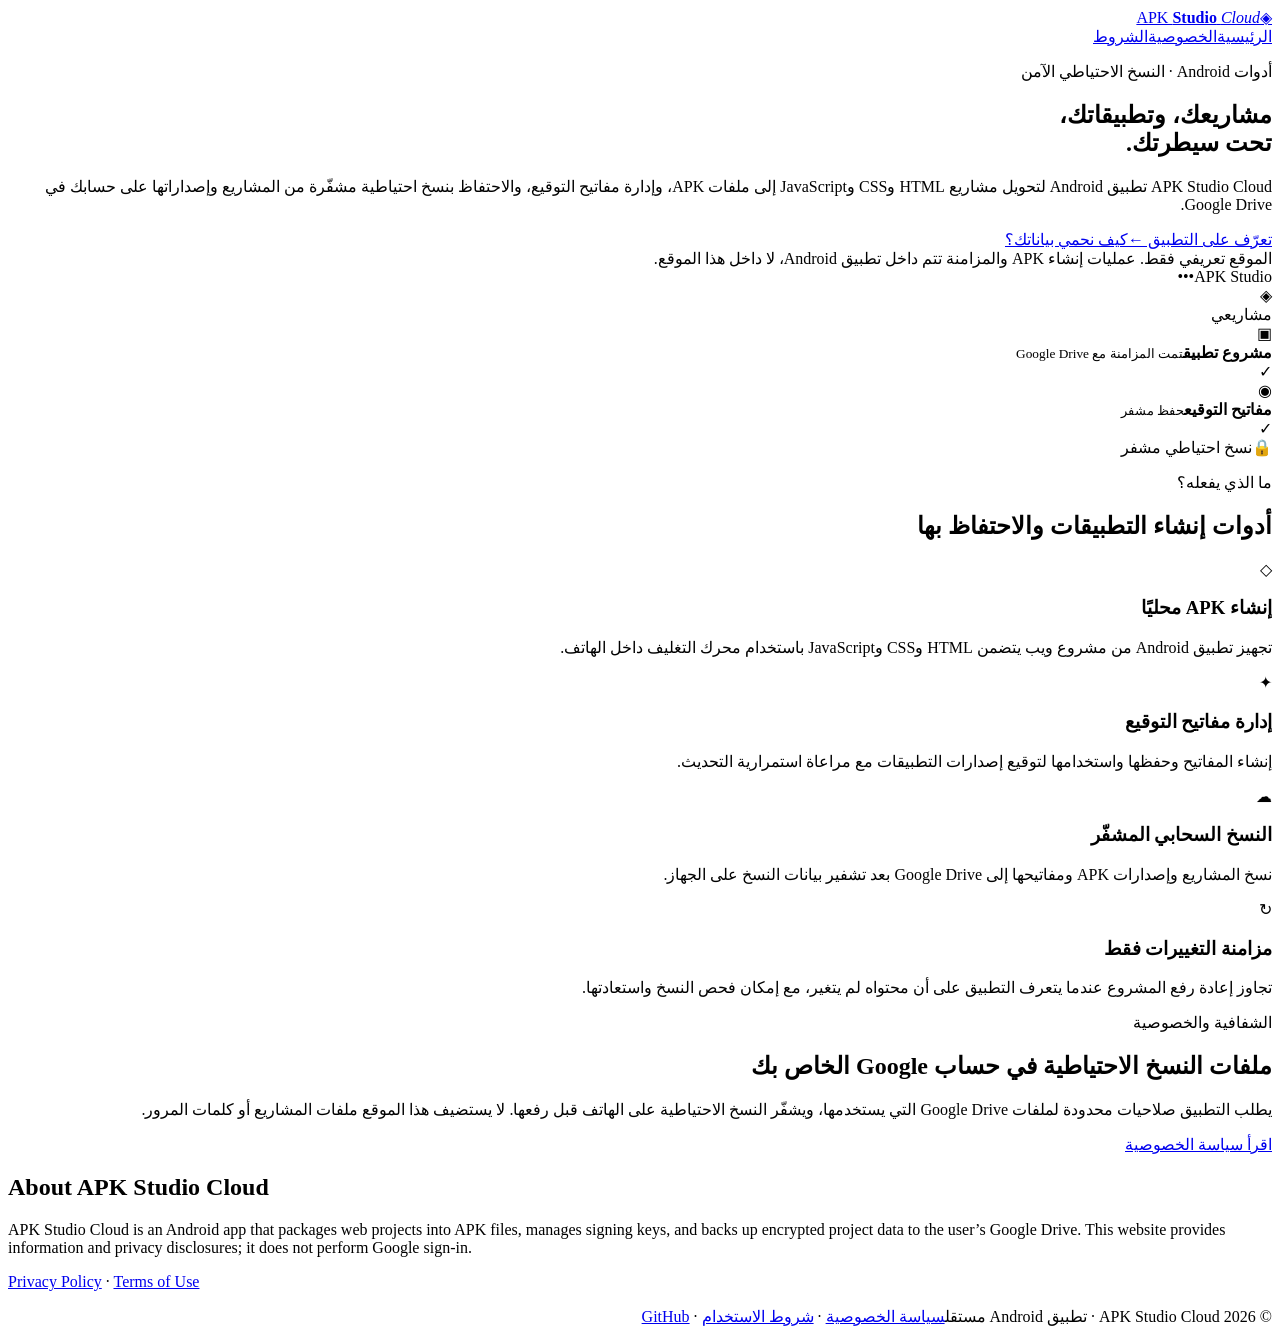
==== index.html @ c74fd5fb "Publish APK Studio Cloud public index.html" ====
<!doctype html>
<html lang="ar" dir="rtl">
<head>
  <meta charset="utf-8">
  <meta name="viewport" content="width=device-width, initial-scale=1">
  <meta name="color-scheme" content="light dark">
  <meta name="theme-color" content="#111d39">
  <meta name="description" content="تعرف على APK Studio Cloud: إنشاء ملفات APK من مشاريع الويب، ومفاتيح التوقيع، والنسخ الاحتياطي المشفر في Google Drive.">
  <link rel="canonical" href="https://sjadmsave.github.io/">
  <link rel="icon" type="image/svg+xml" href="favicon.svg">
  <link rel="stylesheet" href="style.css">
  <title>الرئيسية | APK Studio Cloud</title>
</head>
<body>
<header class="header"><div class="shell nav"><a class="brand" href="./" aria-label="APK Studio Cloud الرئيسية"><span class="brand-mark" aria-hidden="true">◈</span><span>APK <strong>Studio</strong> <em>Cloud</em></span></a><nav aria-label="التنقل الرئيسي"><a href="./">الرئيسية</a><a href="privacy.html">الخصوصية</a><a href="terms.html">الشروط</a></nav></div></header>
<main id="content"><section class="hero"><div class="shell hero-grid"><div>
<p class="eyebrow">أدوات Android · النسخ الاحتياطي الآمن</p>
<h1>مشاريعك، وتطبيقاتك،<br><span>تحت سيطرتك.</span></h1>
<p class="lead">APK Studio Cloud تطبيق Android لتحويل مشاريع HTML وCSS وJavaScript إلى ملفات APK، وإدارة مفاتيح التوقيع، والاحتفاظ بنسخ احتياطية مشفّرة من المشاريع وإصداراتها على حسابك في Google Drive.</p>
<div class="cta"><a class="button main" href="#features">تعرّف على التطبيق <span aria-hidden="true">←</span></a><a class="button outline" href="privacy.html">كيف نحمي بياناتك؟</a></div>
<div class="note">الموقع تعريفي فقط. عمليات إنشاء APK والمزامنة تتم داخل تطبيق Android، لا داخل هذا الموقع.</div>
</div><div class="hero-visual" aria-hidden="true"><div class="mockphone"><div class="mocktop"><span class="circle"></span><span>APK Studio</span><span>•••</span></div><div class="mock-inner"><div class="mock-icon">◈</div><div class="mock-title">مشاريعي</div><div class="mock-item"><span>▣</span><div><b>مشروع تطبيق</b><small>تمت المزامنة مع Google Drive</small></div><span class="ok">✓</span></div><div class="mock-item"><span>◉</span><div><b>مفاتيح التوقيع</b><small>حفظ مشفر</small></div><span class="ok">✓</span></div><div class="mock-strip"><span>🔒</span><span>نسخ احتياطي مشفر</span></div></div></div></div></div></section>
<section class="section shell" id="features"><div class="section-heading"><p class="eyebrow">ما الذي يفعله؟</p><h2>أدوات إنشاء التطبيقات والاحتفاظ بها</h2></div><div class="features">
<article class="feature"><div class="feature-icon">◇</div><h3>إنشاء APK محليًا</h3><p>تجهيز تطبيق Android من مشروع ويب يتضمن HTML وCSS وJavaScript باستخدام محرك التغليف داخل الهاتف.</p></article>
<article class="feature"><div class="feature-icon">✦</div><h3>إدارة مفاتيح التوقيع</h3><p>إنشاء المفاتيح وحفظها واستخدامها لتوقيع إصدارات التطبيقات مع مراعاة استمرارية التحديث.</p></article>
<article class="feature"><div class="feature-icon">☁</div><h3>النسخ السحابي المشفّر</h3><p>نسخ المشاريع وإصدارات APK ومفاتيحها إلى Google Drive بعد تشفير بيانات النسخ على الجهاز.</p></article>
<article class="feature"><div class="feature-icon">↻</div><h3>مزامنة التغييرات فقط</h3><p>تجاوز إعادة رفع المشروع عندما يتعرف التطبيق على أن محتواه لم يتغير، مع إمكان فحص النسخ واستعادتها.</p></article>
</div></section>
<section class="section shell privacy-banner"><div><p class="eyebrow">الشفافية والخصوصية</p><h2>ملفات النسخ الاحتياطية في حساب Google الخاص بك</h2><p>يطلب التطبيق صلاحيات محدودة لملفات Google Drive التي يستخدمها، ويشفّر النسخ الاحتياطية على الهاتف قبل رفعها. لا يستضيف هذا الموقع ملفات المشاريع أو كلمات المرور.</p></div><a class="button main" href="privacy.html">اقرأ سياسة الخصوصية</a></section>
<section class="section shell english-summary" lang="en" dir="ltr"><h2>About APK Studio Cloud</h2><p>APK Studio Cloud is an Android app that packages web projects into APK files, manages signing keys, and backs up encrypted project data to the user’s Google Drive. This website provides information and privacy disclosures; it does not perform Google sign-in.</p><p><a href="privacy.html">Privacy Policy</a> · <a href="terms.html">Terms of Use</a></p></section></main>
<footer class="footer"><div class="shell footer-inner"><span>© 2026 APK Studio Cloud · تطبيق Android مستقل</span><span><a href="privacy.html">سياسة الخصوصية</a> · <a href="terms.html">شروط الاستخدام</a> · <a href="https://github.com/sjadmsave" rel="noopener noreferrer">GitHub</a></span></div></footer>
</body></html>
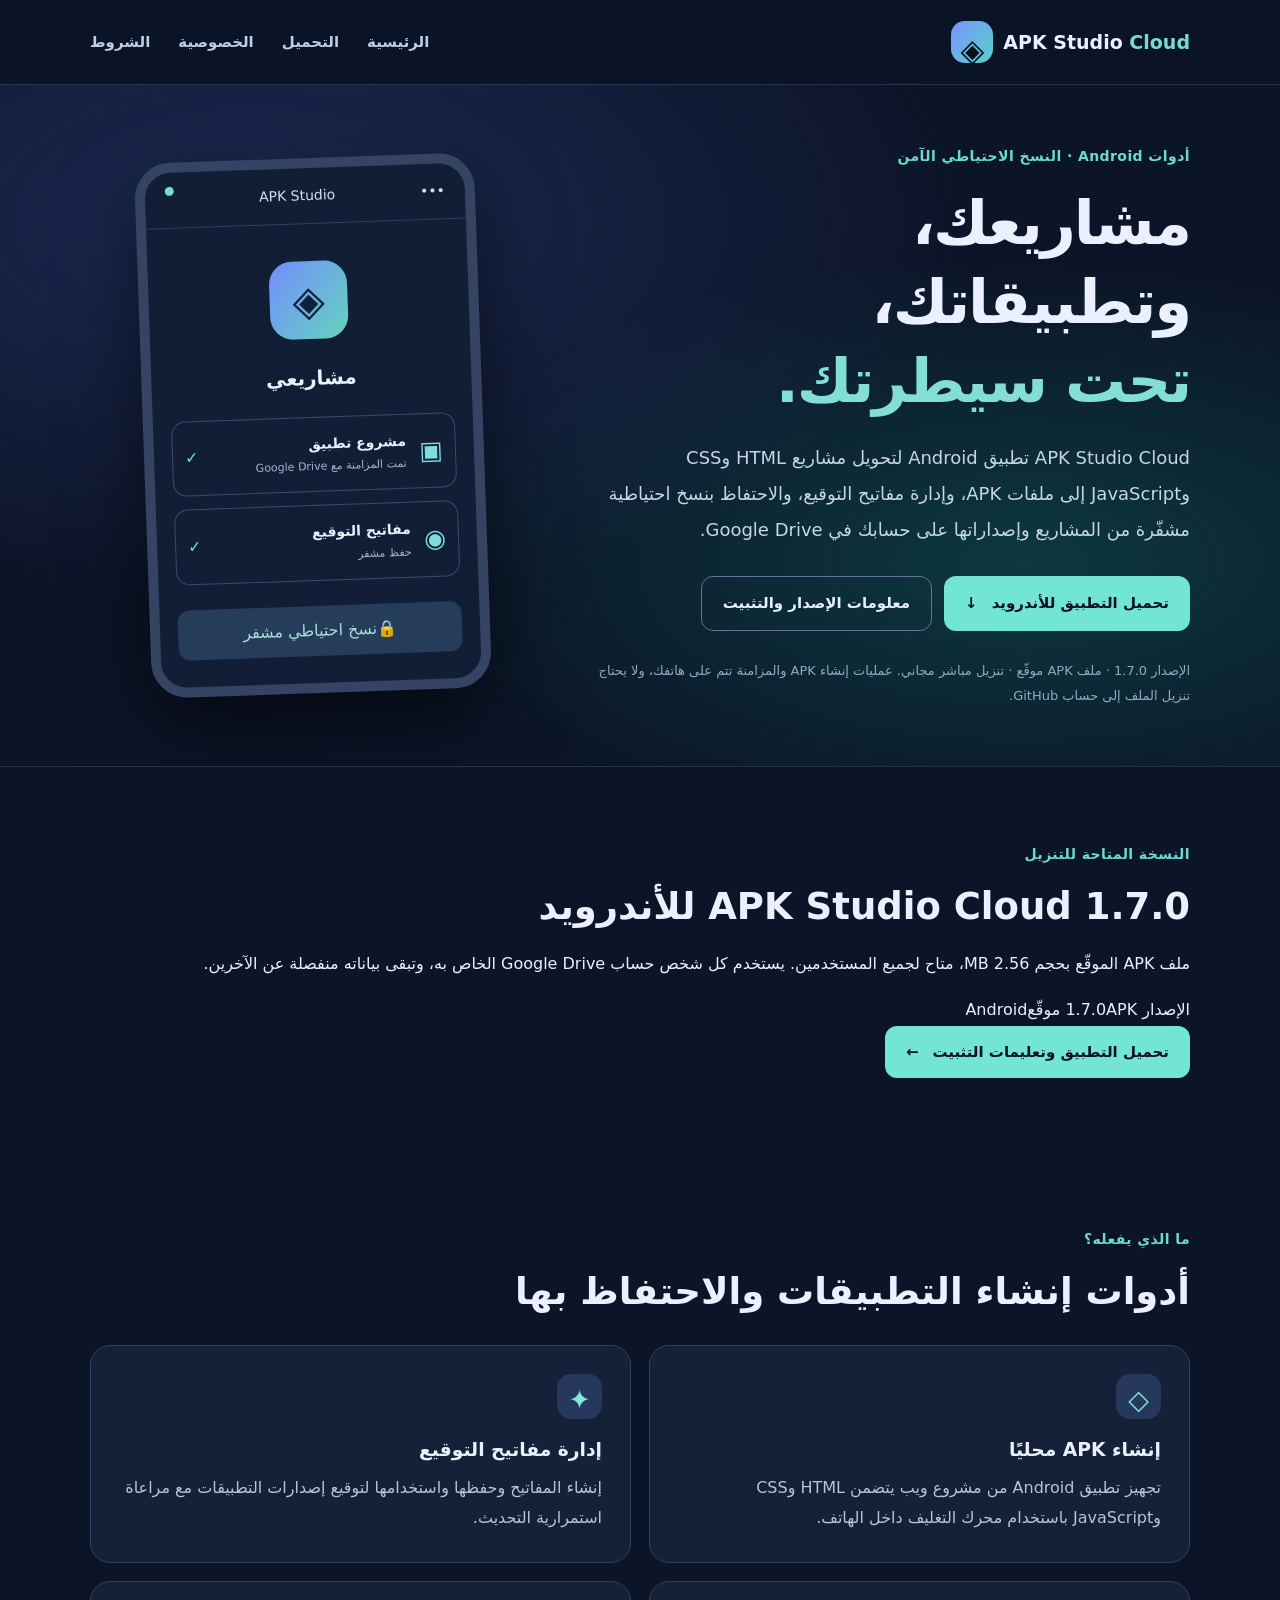
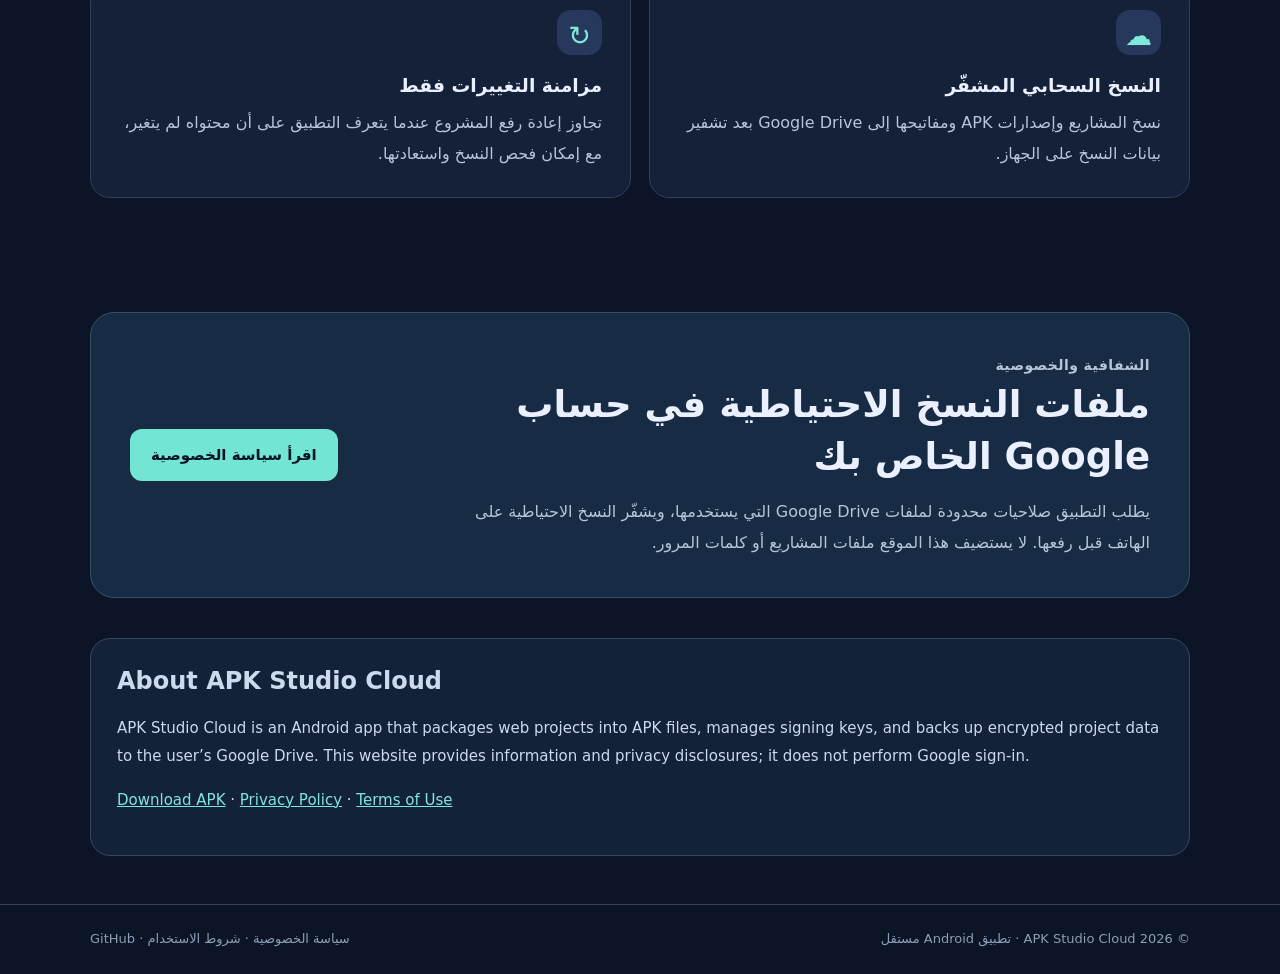
==== commit 617119e9: "Show verified public APK download button prominently on APK Studio Cloud homepage" ====
--- a/index.html
+++ b/index.html
@@ -12,14 +12,15 @@
   <title>الرئيسية | APK Studio Cloud</title>
 </head>
 <body>
-<header class="header"><div class="shell nav"><a class="brand" href="./" aria-label="APK Studio Cloud الرئيسية"><span class="brand-mark" aria-hidden="true">◈</span><span>APK <strong>Studio</strong> <em>Cloud</em></span></a><nav aria-label="التنقل الرئيسي"><a href="./">الرئيسية</a><a href="privacy.html">الخصوصية</a><a href="terms.html">الشروط</a></nav></div></header>
+<header class="header"><div class="shell nav"><a class="brand" href="./" aria-label="APK Studio Cloud الرئيسية"><span class="brand-mark" aria-hidden="true">◈</span><span>APK <strong>Studio</strong> <em>Cloud</em></span></a><nav aria-label="التنقل الرئيسي"><a href="./">الرئيسية</a><a href="download.html">التحميل</a><a href="privacy.html">الخصوصية</a><a href="terms.html">الشروط</a></nav></div></header>
 <main id="content"><section class="hero"><div class="shell hero-grid"><div>
 <p class="eyebrow">أدوات Android · النسخ الاحتياطي الآمن</p>
 <h1>مشاريعك، وتطبيقاتك،<br><span>تحت سيطرتك.</span></h1>
 <p class="lead">APK Studio Cloud تطبيق Android لتحويل مشاريع HTML وCSS وJavaScript إلى ملفات APK، وإدارة مفاتيح التوقيع، والاحتفاظ بنسخ احتياطية مشفّرة من المشاريع وإصداراتها على حسابك في Google Drive.</p>
-<div class="cta"><a class="button main" href="#features">تعرّف على التطبيق <span aria-hidden="true">←</span></a><a class="button outline" href="privacy.html">كيف نحمي بياناتك؟</a></div>
-<div class="note">الموقع تعريفي فقط. عمليات إنشاء APK والمزامنة تتم داخل تطبيق Android، لا داخل هذا الموقع.</div>
+<div class="cta"><a class="button main" href="downloads/APK-Studio-Cloud-1.7.0-Release-signed.apk" download="APK-Studio-Cloud-1.7.0-Release-signed.apk">تحميل التطبيق للأندرويد <span aria-hidden="true">↓</span></a><a class="button outline" href="download.html">معلومات الإصدار والتثبيت</a></div>
+<div class="note">الإصدار 1.7.0 · ملف APK موقّع · تنزيل مباشر مجاني. عمليات إنشاء APK والمزامنة تتم على هاتفك، ولا يحتاج تنزيل الملف إلى حساب GitHub.</div>
 </div><div class="hero-visual" aria-hidden="true"><div class="mockphone"><div class="mocktop"><span class="circle"></span><span>APK Studio</span><span>•••</span></div><div class="mock-inner"><div class="mock-icon">◈</div><div class="mock-title">مشاريعي</div><div class="mock-item"><span>▣</span><div><b>مشروع تطبيق</b><small>تمت المزامنة مع Google Drive</small></div><span class="ok">✓</span></div><div class="mock-item"><span>◉</span><div><b>مفاتيح التوقيع</b><small>حفظ مشفر</small></div><span class="ok">✓</span></div><div class="mock-strip"><span>🔒</span><span>نسخ احتياطي مشفر</span></div></div></div></div></div></section>
+<section class="section shell download-highlight" id="download"><div><p class="eyebrow">النسخة المتاحة للتنزيل</p><h2>APK Studio Cloud 1.7.0 للأندرويد</h2><p>ملف APK الموقّع بحجم 2.56 MB، متاح لجميع المستخدمين. يستخدم كل شخص حساب Google Drive الخاص به، وتبقى بياناته منفصلة عن الآخرين.</p><div class="release-meta"><span>الإصدار 1.7.0</span><span>APK موقّع</span><span>Android</span></div><a class="button main" href="download.html">تحميل التطبيق وتعليمات التثبيت <span aria-hidden="true">←</span></a></div></section>
 <section class="section shell" id="features"><div class="section-heading"><p class="eyebrow">ما الذي يفعله؟</p><h2>أدوات إنشاء التطبيقات والاحتفاظ بها</h2></div><div class="features">
 <article class="feature"><div class="feature-icon">◇</div><h3>إنشاء APK محليًا</h3><p>تجهيز تطبيق Android من مشروع ويب يتضمن HTML وCSS وJavaScript باستخدام محرك التغليف داخل الهاتف.</p></article>
 <article class="feature"><div class="feature-icon">✦</div><h3>إدارة مفاتيح التوقيع</h3><p>إنشاء المفاتيح وحفظها واستخدامها لتوقيع إصدارات التطبيقات مع مراعاة استمرارية التحديث.</p></article>
@@ -27,6 +28,6 @@
 <article class="feature"><div class="feature-icon">↻</div><h3>مزامنة التغييرات فقط</h3><p>تجاوز إعادة رفع المشروع عندما يتعرف التطبيق على أن محتواه لم يتغير، مع إمكان فحص النسخ واستعادتها.</p></article>
 </div></section>
 <section class="section shell privacy-banner"><div><p class="eyebrow">الشفافية والخصوصية</p><h2>ملفات النسخ الاحتياطية في حساب Google الخاص بك</h2><p>يطلب التطبيق صلاحيات محدودة لملفات Google Drive التي يستخدمها، ويشفّر النسخ الاحتياطية على الهاتف قبل رفعها. لا يستضيف هذا الموقع ملفات المشاريع أو كلمات المرور.</p></div><a class="button main" href="privacy.html">اقرأ سياسة الخصوصية</a></section>
-<section class="section shell english-summary" lang="en" dir="ltr"><h2>About APK Studio Cloud</h2><p>APK Studio Cloud is an Android app that packages web projects into APK files, manages signing keys, and backs up encrypted project data to the user’s Google Drive. This website provides information and privacy disclosures; it does not perform Google sign-in.</p><p><a href="privacy.html">Privacy Policy</a> · <a href="terms.html">Terms of Use</a></p></section></main>
+<section class="section shell english-summary" lang="en" dir="ltr"><h2>About APK Studio Cloud</h2><p>APK Studio Cloud is an Android app that packages web projects into APK files, manages signing keys, and backs up encrypted project data to the user’s Google Drive. This website provides information and privacy disclosures; it does not perform Google sign-in.</p><p><a href="download.html">Download APK</a> · <a href="privacy.html">Privacy Policy</a> · <a href="terms.html">Terms of Use</a></p></section></main>
 <footer class="footer"><div class="shell footer-inner"><span>© 2026 APK Studio Cloud · تطبيق Android مستقل</span><span><a href="privacy.html">سياسة الخصوصية</a> · <a href="terms.html">شروط الاستخدام</a> · <a href="https://github.com/sjadmsave" rel="noopener noreferrer">GitHub</a></span></div></footer>
 </body></html>
--- a/style.css
+++ b/style.css
@@ -0,0 +1 @@
+*{box-sizing:border-box}html{scroll-behavior:smooth}body{margin:0;background:#0c1427;color:#eaf0ff;font:16px/1.9 system-ui,-apple-system,"Segoe UI",Tahoma,Arial,sans-serif}a{color:inherit}a:focus-visible,button:focus-visible{outline:3px solid #52ddd0;outline-offset:4px}.shell{width:min(1100px,calc(100% - 40px));margin-inline:auto}.header{border-bottom:1px solid #273650;background:#0c1427e8;position:sticky;top:0;z-index:5;backdrop-filter:blur(12px)}.nav{display:flex;justify-content:space-between;gap:14px;align-items:center;min-height:84px}.brand{display:flex;align-items:center;gap:10px;text-decoration:none;font-size:19px;font-weight:700;direction:ltr}.brand strong{color:#eaf0ff}.brand em{color:#76dccc;font-style:normal}.brand-mark{display:grid;place-items:center;background:linear-gradient(130deg,#7b92ff,#54d4c9);color:#08111d;border-radius:14px;width:42px;height:42px;font-size:31px}.nav nav{display:flex;gap:28px}.nav nav a{text-decoration:none;color:#bdcce7;font-size:15px;font-weight:650}.nav nav a:hover,.footer a:hover{color:#65e7d2}.hero{overflow:hidden;background:radial-gradient(ellipse at 20% 20%,#293a7594,transparent 50%),radial-gradient(ellipse at 80% 70%,#0c635b75,transparent 45%),#0c1427;border-bottom:1px solid #26324b}.hero-grid{display:grid;grid-template-columns:1.15fr .85fr;min-height:560px;align-items:center;gap:50px;padding-block:58px}.eyebrow{margin:0 0 13px;color:#6adbd0;font-size:14px;font-weight:750;letter-spacing:.03em}.hero h1{margin:0 0 20px;line-height:1.3;font-size:clamp(36px,5.5vw,61px);letter-spacing:-.035em}.hero h1 span{color:#83ded6}.lead{font-size:18px;color:#c8d5e9;line-height:2;max-width:730px}.cta{display:flex;flex-wrap:wrap;gap:12px;margin-block:28px}.button{display:inline-flex;gap:14px;align-items:center;justify-content:center;border-radius:12px;padding:12px 21px;text-decoration:none;font-size:15px;font-weight:800;min-height:47px;transition:transform .2s}.button:hover{transform:translateY(-2px)}.button.main{color:#071323;background:#73e5d4}.button.outline{color:#e8edff;border:1px solid #647397}.note,.meta{color:#94a8c5;font-size:13px}.hero-visual{display:grid;place-items:center}.mockphone{width:min(340px,100%);border:10px solid #354462;border-radius:36px;min-height:440px;background:#121e36;box-shadow:0 30px 80px #0008;transform:rotate(-2deg)}.mocktop{display:flex;justify-content:space-between;padding:14px 20px;border-bottom:1px solid #2e4062;color:#d3ddf8;font-size:14px;direction:ltr}.circle{height:9px;width:9px;border-radius:50%;background:#71dfcd}.mock-inner{padding:27px 18px}.mock-icon{display:grid;place-items:center;font-size:42px;margin:10px auto 20px;border-radius:23px;background:linear-gradient(130deg,#748dff,#63d4bd);color:#11203b;width:78px;height:78px}.mock-title{text-align:center;font-weight:800;font-size:20px;margin-bottom:20px}.mock-item{display:flex;gap:13px;align-items:center;border:1px solid #354c71;padding:13px 12px;border-radius:14px;margin-bottom:13px}.mock-item>span:first-child{color:#80ddde;font-size:25px}.mock-item div{flex:1}.mock-item b,.mock-item small{display:block}.mock-item b{font-size:14px}.mock-item small{font-size:11px;color:#a5b7d2}.ok{color:#73dfcc;font-weight:bold}.mock-strip{margin-top:25px;background:#253c5a;padding:10px;border-radius:12px;text-align:center;color:#a9dfd9}.section{padding-block:74px}.section h2{font-size:clamp(25px,3vw,37px);line-height:1.4;margin:0 0 15px}.features{display:grid;grid-template-columns:repeat(2,minmax(0,1fr));gap:18px;margin-top:28px}.feature{border:1px solid #31405d;border-radius:20px;padding:28px;background:#152039}.feature-icon{width:45px;height:45px;border-radius:14px;background:#26385c;color:#81e9d9;display:grid;place-items:center;font-size:27px}.feature h3{margin:13px 0 5px}.feature p,.privacy-banner p{color:#b7c5da;margin:0}.privacy-banner{background:#182b44;border:1px solid #345069;border-radius:24px;display:flex;align-items:center;justify-content:space-between;gap:35px;padding:39px;margin-block:40px}.privacy-banner>div{max-width:680px}.privacy-banner .button{flex-shrink:0}.english-summary{border:1px solid #344864;background:#132139;border-radius:20px;padding:26px;margin-bottom:48px;color:#ccdaed;font-size:15px}.english-summary h2{font-size:24px}.english-summary a{color:#7ee7dc}.footer{border-top:1px solid #344158;color:#8c9fb9;padding:22px 0}.footer-inner{display:flex;justify-content:space-between;gap:18px;flex-wrap:wrap;font-size:13px}.footer a{text-decoration:none}.subhero{padding-top:62px;padding-bottom:27px;border-bottom:1px solid #263750}.subhero h1{font-size:clamp(34px,5vw,54px);line-height:1.2;margin:8px 0 15px}.subhero .lead{margin-bottom:10px}.policy{padding-block:35px 80px;max-width:940px}.policy h2{font-size:23px;color:#9ce8df;margin:40px 0 8px}.policy p,.policy li{color:#c6d3e7}.policy ul{padding-right:26px}.policy code{display:inline-block;max-width:100%;overflow-wrap:anywhere;color:#91f0e0;background:#213451;padding:2px 5px;border-radius:5px;font-size:13px}.policy a{color:#95eee0}.policy .english-summary{margin-top:45px}@media(max-width:760px){.shell{width:min(100% - 28px,1100px)}.nav{min-height:70px;flex-wrap:wrap;justify-content:center;padding-block:10px}.brand{font-size:18px}.nav nav{gap:20px}.nav nav a{font-size:13px}.hero-grid{grid-template-columns:1fr;padding-block:47px;gap:30px}.hero-visual{padding-bottom:25px}.mockphone{transform:none;max-width:300px;min-height:390px}.features{grid-template-columns:1fr}.section{padding-block:48px}.privacy-banner{flex-direction:column;align-items:flex-start;padding:25px;margin-block:25px}.subhero{padding-top:36px}.policy{padding-top:16px}.policy h2{font-size:21px}}@media(prefers-reduced-motion:reduce){html{scroll-behavior:auto}.button{transition:none}}
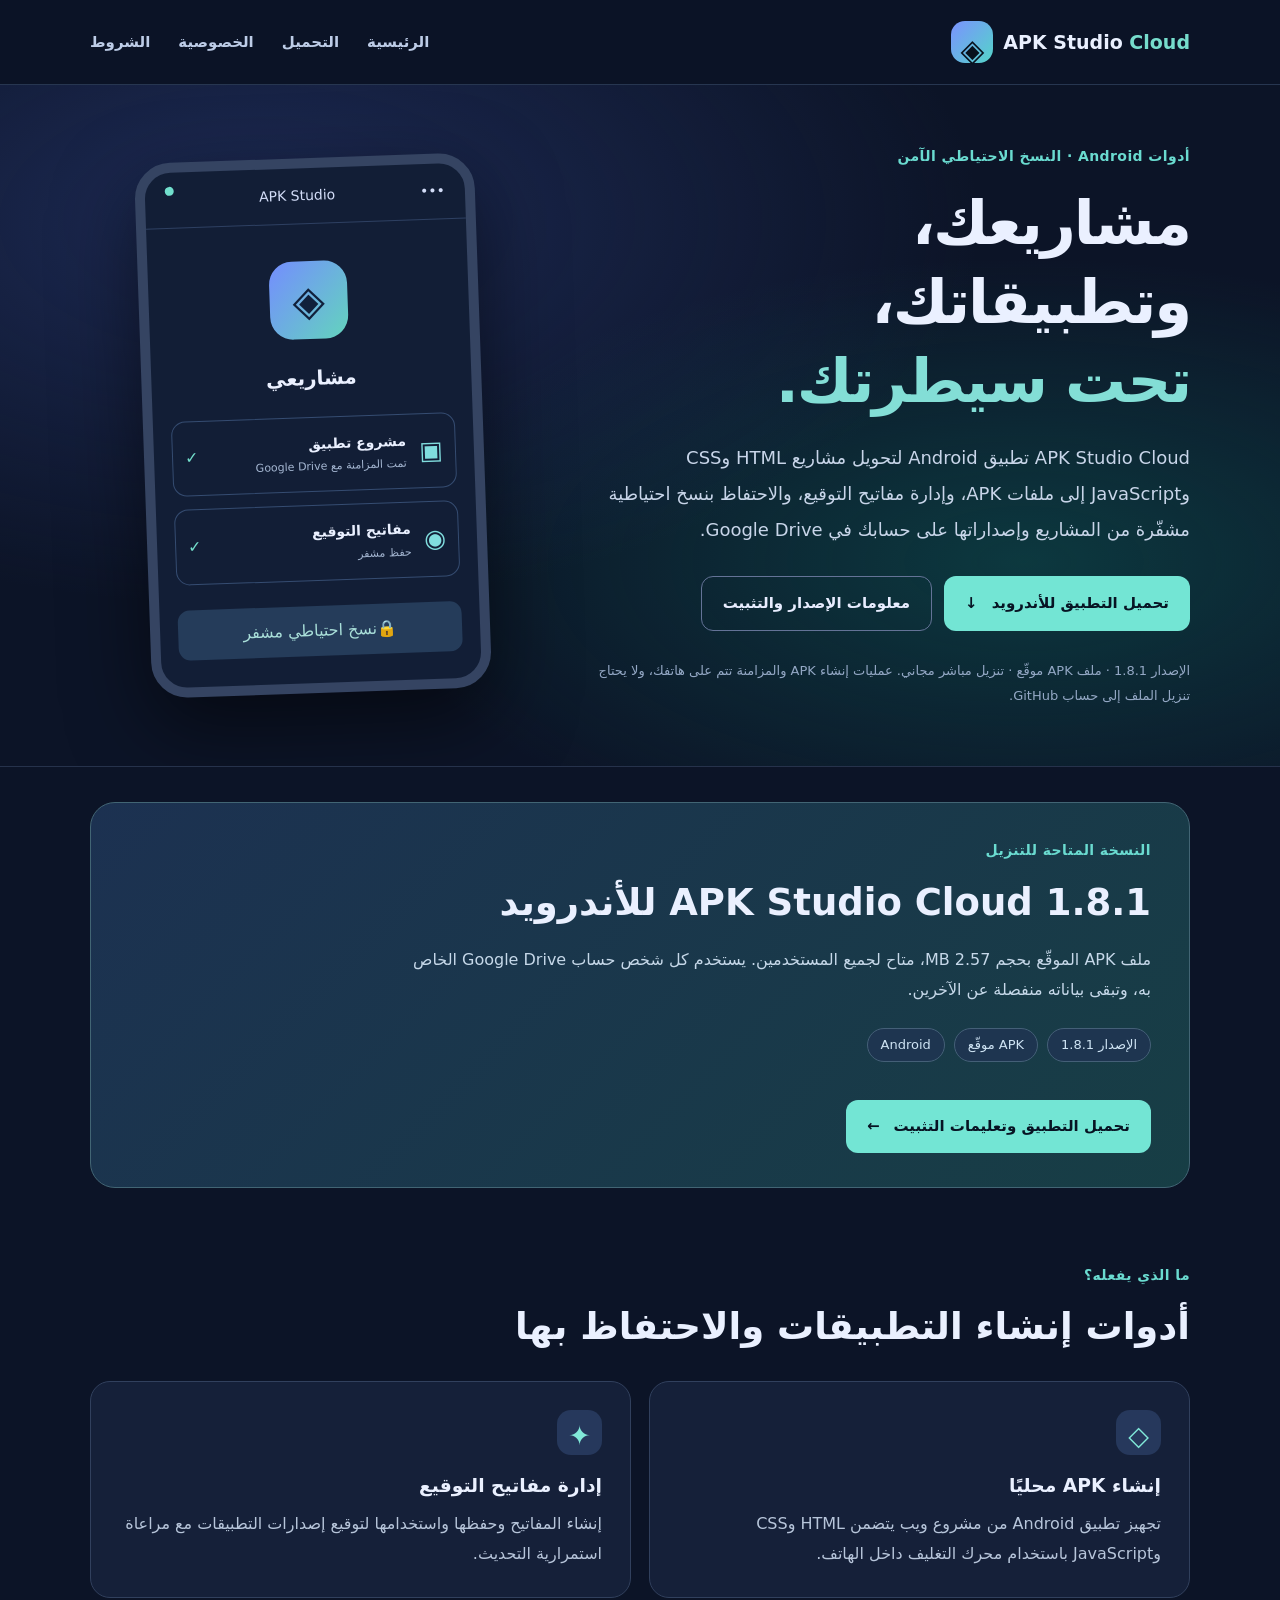
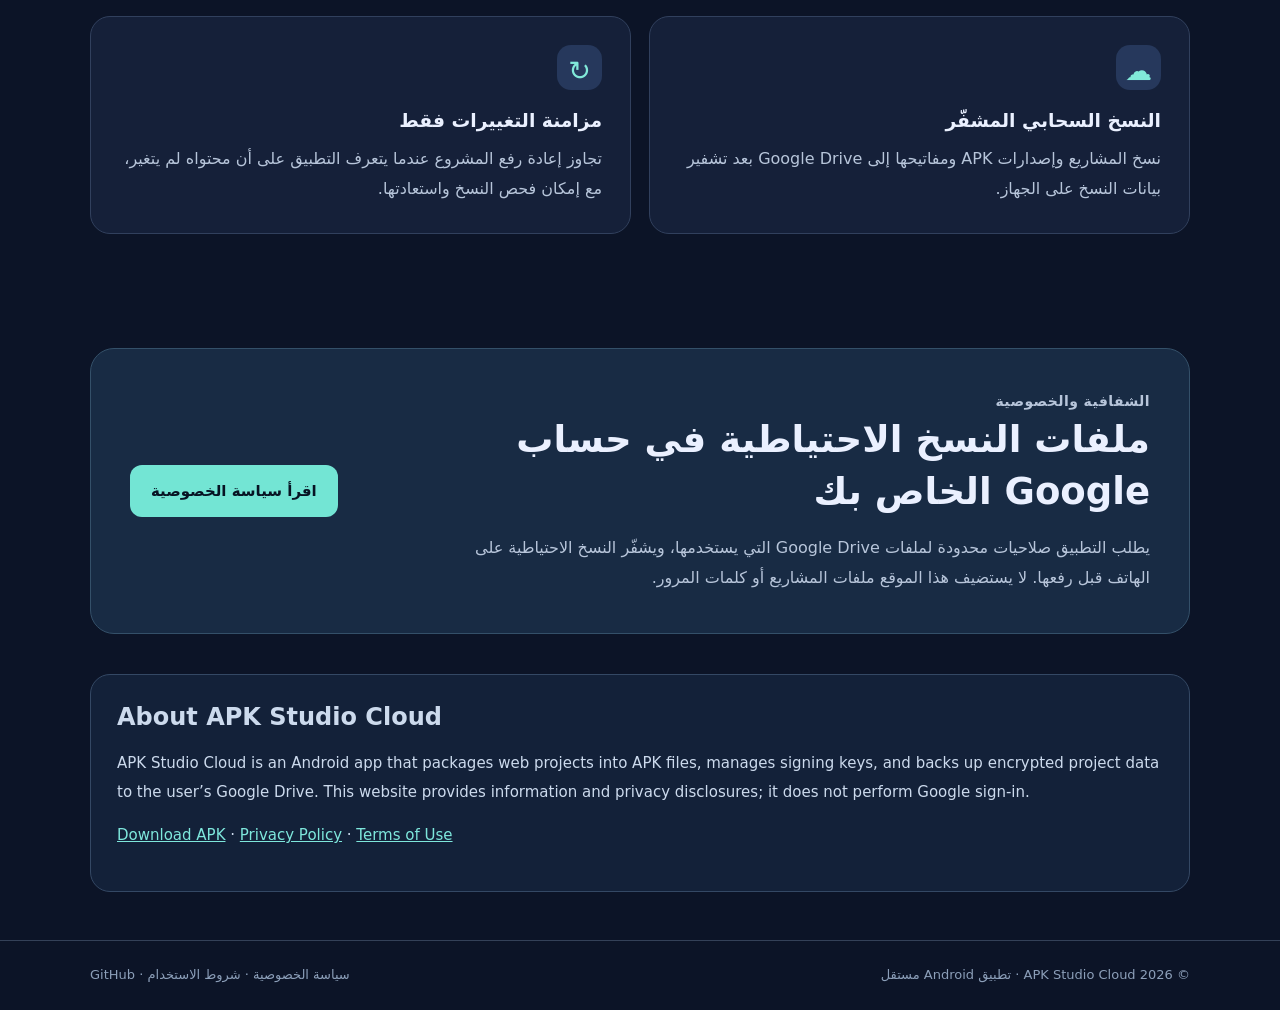
==== commit 747764ec: "Show stable 1.8.1 on APK Studio Cloud home page" ====
--- a/index.html
+++ b/index.html
@@ -17,10 +17,10 @@
 <p class="eyebrow">أدوات Android · النسخ الاحتياطي الآمن</p>
 <h1>مشاريعك، وتطبيقاتك،<br><span>تحت سيطرتك.</span></h1>
 <p class="lead">APK Studio Cloud تطبيق Android لتحويل مشاريع HTML وCSS وJavaScript إلى ملفات APK، وإدارة مفاتيح التوقيع، والاحتفاظ بنسخ احتياطية مشفّرة من المشاريع وإصداراتها على حسابك في Google Drive.</p>
-<div class="cta"><a class="button main" href="downloads/APK-Studio-Cloud-1.7.0-Release-signed.apk" download="APK-Studio-Cloud-1.7.0-Release-signed.apk">تحميل التطبيق للأندرويد <span aria-hidden="true">↓</span></a><a class="button outline" href="download.html">معلومات الإصدار والتثبيت</a></div>
-<div class="note">الإصدار 1.7.0 · ملف APK موقّع · تنزيل مباشر مجاني. عمليات إنشاء APK والمزامنة تتم على هاتفك، ولا يحتاج تنزيل الملف إلى حساب GitHub.</div>
+<div class="cta"><a class="button main" href="downloads/APK-Studio-Cloud-1.8.1-Stable-signed.apk" download="APK-Studio-Cloud-1.8.1-Stable-signed.apk">تحميل التطبيق للأندرويد <span aria-hidden="true">↓</span></a><a class="button outline" href="download.html">معلومات الإصدار والتثبيت</a></div>
+<div class="note">الإصدار 1.8.1 · ملف APK موقّع · تنزيل مباشر مجاني. عمليات إنشاء APK والمزامنة تتم على هاتفك، ولا يحتاج تنزيل الملف إلى حساب GitHub.</div>
 </div><div class="hero-visual" aria-hidden="true"><div class="mockphone"><div class="mocktop"><span class="circle"></span><span>APK Studio</span><span>•••</span></div><div class="mock-inner"><div class="mock-icon">◈</div><div class="mock-title">مشاريعي</div><div class="mock-item"><span>▣</span><div><b>مشروع تطبيق</b><small>تمت المزامنة مع Google Drive</small></div><span class="ok">✓</span></div><div class="mock-item"><span>◉</span><div><b>مفاتيح التوقيع</b><small>حفظ مشفر</small></div><span class="ok">✓</span></div><div class="mock-strip"><span>🔒</span><span>نسخ احتياطي مشفر</span></div></div></div></div></div></section>
-<section class="section shell download-highlight" id="download"><div><p class="eyebrow">النسخة المتاحة للتنزيل</p><h2>APK Studio Cloud 1.7.0 للأندرويد</h2><p>ملف APK الموقّع بحجم 2.56 MB، متاح لجميع المستخدمين. يستخدم كل شخص حساب Google Drive الخاص به، وتبقى بياناته منفصلة عن الآخرين.</p><div class="release-meta"><span>الإصدار 1.7.0</span><span>APK موقّع</span><span>Android</span></div><a class="button main" href="download.html">تحميل التطبيق وتعليمات التثبيت <span aria-hidden="true">←</span></a></div></section>
+<section class="section shell download-highlight" id="download"><div><p class="eyebrow">النسخة المتاحة للتنزيل</p><h2>APK Studio Cloud 1.8.1 للأندرويد</h2><p>ملف APK الموقّع بحجم 2.57 MB، متاح لجميع المستخدمين. يستخدم كل شخص حساب Google Drive الخاص به، وتبقى بياناته منفصلة عن الآخرين.</p><div class="release-meta"><span>الإصدار 1.8.1</span><span>APK موقّع</span><span>Android</span></div><a class="button main" href="download.html">تحميل التطبيق وتعليمات التثبيت <span aria-hidden="true">←</span></a></div></section>
 <section class="section shell" id="features"><div class="section-heading"><p class="eyebrow">ما الذي يفعله؟</p><h2>أدوات إنشاء التطبيقات والاحتفاظ بها</h2></div><div class="features">
 <article class="feature"><div class="feature-icon">◇</div><h3>إنشاء APK محليًا</h3><p>تجهيز تطبيق Android من مشروع ويب يتضمن HTML وCSS وJavaScript باستخدام محرك التغليف داخل الهاتف.</p></article>
 <article class="feature"><div class="feature-icon">✦</div><h3>إدارة مفاتيح التوقيع</h3><p>إنشاء المفاتيح وحفظها واستخدامها لتوقيع إصدارات التطبيقات مع مراعاة استمرارية التحديث.</p></article>
--- a/style.css
+++ b/style.css
@@ -1 +1,3 @@
-*{box-sizing:border-box}html{scroll-behavior:smooth}body{margin:0;background:#0c1427;color:#eaf0ff;font:16px/1.9 system-ui,-apple-system,"Segoe UI",Tahoma,Arial,sans-serif}a{color:inherit}a:focus-visible,button:focus-visible{outline:3px solid #52ddd0;outline-offset:4px}.shell{width:min(1100px,calc(100% - 40px));margin-inline:auto}.header{border-bottom:1px solid #273650;background:#0c1427e8;position:sticky;top:0;z-index:5;backdrop-filter:blur(12px)}.nav{display:flex;justify-content:space-between;gap:14px;align-items:center;min-height:84px}.brand{display:flex;align-items:center;gap:10px;text-decoration:none;font-size:19px;font-weight:700;direction:ltr}.brand strong{color:#eaf0ff}.brand em{color:#76dccc;font-style:normal}.brand-mark{display:grid;place-items:center;background:linear-gradient(130deg,#7b92ff,#54d4c9);color:#08111d;border-radius:14px;width:42px;height:42px;font-size:31px}.nav nav{display:flex;gap:28px}.nav nav a{text-decoration:none;color:#bdcce7;font-size:15px;font-weight:650}.nav nav a:hover,.footer a:hover{color:#65e7d2}.hero{overflow:hidden;background:radial-gradient(ellipse at 20% 20%,#293a7594,transparent 50%),radial-gradient(ellipse at 80% 70%,#0c635b75,transparent 45%),#0c1427;border-bottom:1px solid #26324b}.hero-grid{display:grid;grid-template-columns:1.15fr .85fr;min-height:560px;align-items:center;gap:50px;padding-block:58px}.eyebrow{margin:0 0 13px;color:#6adbd0;font-size:14px;font-weight:750;letter-spacing:.03em}.hero h1{margin:0 0 20px;line-height:1.3;font-size:clamp(36px,5.5vw,61px);letter-spacing:-.035em}.hero h1 span{color:#83ded6}.lead{font-size:18px;color:#c8d5e9;line-height:2;max-width:730px}.cta{display:flex;flex-wrap:wrap;gap:12px;margin-block:28px}.button{display:inline-flex;gap:14px;align-items:center;justify-content:center;border-radius:12px;padding:12px 21px;text-decoration:none;font-size:15px;font-weight:800;min-height:47px;transition:transform .2s}.button:hover{transform:translateY(-2px)}.button.main{color:#071323;background:#73e5d4}.button.outline{color:#e8edff;border:1px solid #647397}.note,.meta{color:#94a8c5;font-size:13px}.hero-visual{display:grid;place-items:center}.mockphone{width:min(340px,100%);border:10px solid #354462;border-radius:36px;min-height:440px;background:#121e36;box-shadow:0 30px 80px #0008;transform:rotate(-2deg)}.mocktop{display:flex;justify-content:space-between;padding:14px 20px;border-bottom:1px solid #2e4062;color:#d3ddf8;font-size:14px;direction:ltr}.circle{height:9px;width:9px;border-radius:50%;background:#71dfcd}.mock-inner{padding:27px 18px}.mock-icon{display:grid;place-items:center;font-size:42px;margin:10px auto 20px;border-radius:23px;background:linear-gradient(130deg,#748dff,#63d4bd);color:#11203b;width:78px;height:78px}.mock-title{text-align:center;font-weight:800;font-size:20px;margin-bottom:20px}.mock-item{display:flex;gap:13px;align-items:center;border:1px solid #354c71;padding:13px 12px;border-radius:14px;margin-bottom:13px}.mock-item>span:first-child{color:#80ddde;font-size:25px}.mock-item div{flex:1}.mock-item b,.mock-item small{display:block}.mock-item b{font-size:14px}.mock-item small{font-size:11px;color:#a5b7d2}.ok{color:#73dfcc;font-weight:bold}.mock-strip{margin-top:25px;background:#253c5a;padding:10px;border-radius:12px;text-align:center;color:#a9dfd9}.section{padding-block:74px}.section h2{font-size:clamp(25px,3vw,37px);line-height:1.4;margin:0 0 15px}.features{display:grid;grid-template-columns:repeat(2,minmax(0,1fr));gap:18px;margin-top:28px}.feature{border:1px solid #31405d;border-radius:20px;padding:28px;background:#152039}.feature-icon{width:45px;height:45px;border-radius:14px;background:#26385c;color:#81e9d9;display:grid;place-items:center;font-size:27px}.feature h3{margin:13px 0 5px}.feature p,.privacy-banner p{color:#b7c5da;margin:0}.privacy-banner{background:#182b44;border:1px solid #345069;border-radius:24px;display:flex;align-items:center;justify-content:space-between;gap:35px;padding:39px;margin-block:40px}.privacy-banner>div{max-width:680px}.privacy-banner .button{flex-shrink:0}.english-summary{border:1px solid #344864;background:#132139;border-radius:20px;padding:26px;margin-bottom:48px;color:#ccdaed;font-size:15px}.english-summary h2{font-size:24px}.english-summary a{color:#7ee7dc}.footer{border-top:1px solid #344158;color:#8c9fb9;padding:22px 0}.footer-inner{display:flex;justify-content:space-between;gap:18px;flex-wrap:wrap;font-size:13px}.footer a{text-decoration:none}.subhero{padding-top:62px;padding-bottom:27px;border-bottom:1px solid #263750}.subhero h1{font-size:clamp(34px,5vw,54px);line-height:1.2;margin:8px 0 15px}.subhero .lead{margin-bottom:10px}.policy{padding-block:35px 80px;max-width:940px}.policy h2{font-size:23px;color:#9ce8df;margin:40px 0 8px}.policy p,.policy li{color:#c6d3e7}.policy ul{padding-right:26px}.policy code{display:inline-block;max-width:100%;overflow-wrap:anywhere;color:#91f0e0;background:#213451;padding:2px 5px;border-radius:5px;font-size:13px}.policy a{color:#95eee0}.policy .english-summary{margin-top:45px}@media(max-width:760px){.shell{width:min(100% - 28px,1100px)}.nav{min-height:70px;flex-wrap:wrap;justify-content:center;padding-block:10px}.brand{font-size:18px}.nav nav{gap:20px}.nav nav a{font-size:13px}.hero-grid{grid-template-columns:1fr;padding-block:47px;gap:30px}.hero-visual{padding-bottom:25px}.mockphone{transform:none;max-width:300px;min-height:390px}.features{grid-template-columns:1fr}.section{padding-block:48px}.privacy-banner{flex-direction:column;align-items:flex-start;padding:25px;margin-block:25px}.subhero{padding-top:36px}.policy{padding-top:16px}.policy h2{font-size:21px}}@media(prefers-reduced-motion:reduce){html{scroll-behavior:auto}.button{transition:none}}+*{box-sizing:border-box}html{scroll-behavior:smooth}body{margin:0;background:#0c1427;color:#eaf0ff;font:16px/1.9 system-ui,-apple-system,"Segoe UI",Tahoma,Arial,sans-serif}a{color:inherit}a:focus-visible,button:focus-visible{outline:3px solid #52ddd0;outline-offset:4px}.shell{width:min(1100px,calc(100% - 40px));margin-inline:auto}.header{border-bottom:1px solid #273650;background:#0c1427e8;position:sticky;top:0;z-index:5;backdrop-filter:blur(12px)}.nav{display:flex;justify-content:space-between;gap:14px;align-items:center;min-height:84px}.brand{display:flex;align-items:center;gap:10px;text-decoration:none;font-size:19px;font-weight:700;direction:ltr}.brand strong{color:#eaf0ff}.brand em{color:#76dccc;font-style:normal}.brand-mark{display:grid;place-items:center;background:linear-gradient(130deg,#7b92ff,#54d4c9);color:#08111d;border-radius:14px;width:42px;height:42px;font-size:31px}.nav nav{display:flex;gap:28px}.nav nav a{text-decoration:none;color:#bdcce7;font-size:15px;font-weight:650}.nav nav a:hover,.footer a:hover{color:#65e7d2}.hero{overflow:hidden;background:radial-gradient(ellipse at 20% 20%,#293a7594,transparent 50%),radial-gradient(ellipse at 80% 70%,#0c635b75,transparent 45%),#0c1427;border-bottom:1px solid #26324b}.hero-grid{display:grid;grid-template-columns:1.15fr .85fr;min-height:560px;align-items:center;gap:50px;padding-block:58px}.eyebrow{margin:0 0 13px;color:#6adbd0;font-size:14px;font-weight:750;letter-spacing:.03em}.hero h1{margin:0 0 20px;line-height:1.3;font-size:clamp(36px,5.5vw,61px);letter-spacing:-.035em}.hero h1 span{color:#83ded6}.lead{font-size:18px;color:#c8d5e9;line-height:2;max-width:730px}.cta{display:flex;flex-wrap:wrap;gap:12px;margin-block:28px}.button{display:inline-flex;gap:14px;align-items:center;justify-content:center;border-radius:12px;padding:12px 21px;text-decoration:none;font-size:15px;font-weight:800;min-height:47px;transition:transform .2s}.button:hover{transform:translateY(-2px)}.button.main{color:#071323;background:#73e5d4}.button.outline{color:#e8edff;border:1px solid #647397}.note,.meta{color:#94a8c5;font-size:13px}.hero-visual{display:grid;place-items:center}.mockphone{width:min(340px,100%);border:10px solid #354462;border-radius:36px;min-height:440px;background:#121e36;box-shadow:0 30px 80px #0008;transform:rotate(-2deg)}.mocktop{display:flex;justify-content:space-between;padding:14px 20px;border-bottom:1px solid #2e4062;color:#d3ddf8;font-size:14px;direction:ltr}.circle{height:9px;width:9px;border-radius:50%;background:#71dfcd}.mock-inner{padding:27px 18px}.mock-icon{display:grid;place-items:center;font-size:42px;margin:10px auto 20px;border-radius:23px;background:linear-gradient(130deg,#748dff,#63d4bd);color:#11203b;width:78px;height:78px}.mock-title{text-align:center;font-weight:800;font-size:20px;margin-bottom:20px}.mock-item{display:flex;gap:13px;align-items:center;border:1px solid #354c71;padding:13px 12px;border-radius:14px;margin-bottom:13px}.mock-item>span:first-child{color:#80ddde;font-size:25px}.mock-item div{flex:1}.mock-item b,.mock-item small{display:block}.mock-item b{font-size:14px}.mock-item small{font-size:11px;color:#a5b7d2}.ok{color:#73dfcc;font-weight:bold}.mock-strip{margin-top:25px;background:#253c5a;padding:10px;border-radius:12px;text-align:center;color:#a9dfd9}.section{padding-block:74px}.section h2{font-size:clamp(25px,3vw,37px);line-height:1.4;margin:0 0 15px}.features{display:grid;grid-template-columns:repeat(2,minmax(0,1fr));gap:18px;margin-top:28px}.feature{border:1px solid #31405d;border-radius:20px;padding:28px;background:#152039}.feature-icon{width:45px;height:45px;border-radius:14px;background:#26385c;color:#81e9d9;display:grid;place-items:center;font-size:27px}.feature h3{margin:13px 0 5px}.feature p,.privacy-banner p{color:#b7c5da;margin:0}.privacy-banner{background:#182b44;border:1px solid #345069;border-radius:24px;display:flex;align-items:center;justify-content:space-between;gap:35px;padding:39px;margin-block:40px}.privacy-banner>div{max-width:680px}.privacy-banner .button{flex-shrink:0}.english-summary{border:1px solid #344864;background:#132139;border-radius:20px;padding:26px;margin-bottom:48px;color:#ccdaed;font-size:15px}.english-summary h2{font-size:24px}.english-summary a{color:#7ee7dc}.footer{border-top:1px solid #344158;color:#8c9fb9;padding:22px 0}.footer-inner{display:flex;justify-content:space-between;gap:18px;flex-wrap:wrap;font-size:13px}.footer a{text-decoration:none}.subhero{padding-top:62px;padding-bottom:27px;border-bottom:1px solid #263750}.subhero h1{font-size:clamp(34px,5vw,54px);line-height:1.2;margin:8px 0 15px}.subhero .lead{margin-bottom:10px}.policy{padding-block:35px 80px;max-width:940px}.policy h2{font-size:23px;color:#9ce8df;margin:40px 0 8px}.policy p,.policy li{color:#c6d3e7}.policy ul{padding-right:26px}.policy code{display:inline-block;max-width:100%;overflow-wrap:anywhere;color:#91f0e0;background:#213451;padding:2px 5px;border-radius:5px;font-size:13px}.policy a{color:#95eee0}.policy .english-summary{margin-top:45px}@media(max-width:760px){.shell{width:min(100% - 28px,1100px)}.nav{min-height:70px;flex-wrap:wrap;justify-content:center;padding-block:10px}.brand{font-size:18px}.nav nav{gap:20px}.nav nav a{font-size:13px}.hero-grid{grid-template-columns:1fr;padding-block:47px;gap:30px}.hero-visual{padding-bottom:25px}.mockphone{transform:none;max-width:300px;min-height:390px}.features{grid-template-columns:1fr}.section{padding-block:48px}.privacy-banner{flex-direction:column;align-items:flex-start;padding:25px;margin-block:25px}.subhero{padding-top:36px}.policy{padding-top:16px}.policy h2{font-size:21px}}@media(prefers-reduced-motion:reduce){html{scroll-behavior:auto}.button{transition:none}}
+/* Public release download UI */
+.download-highlight{background:linear-gradient(135deg,#1c3151,#173e45);border:1px solid #426574;border-radius:25px;margin-top:35px;padding:34px 38px}.download-highlight p:not(.eyebrow){color:#c6d8e9;max-width:760px}.download-highlight .button{margin-top:16px}.release-meta{display:flex;flex-wrap:wrap;gap:9px;margin-block:22px}.release-meta>span{border:1px solid #445f77;border-radius:99px;background:#1e3550;padding:4px 13px;font-size:13px;color:#cfe4f4}.download-layout{display:grid;grid-template-columns:1.25fr .75fr;gap:22px;align-items:start}.download-card,.download-side{padding:29px 31px;border-radius:24px;border:1px solid #3b536f;background:#13233e}.download-card h2{font-size:32px;margin:0}.download-card>p,.download-side p{color:#c9d7e8}.download-side h2{font-size:22px;margin:0 0 14px}.download-side ol{padding-right:24px;color:#d5e0f0;line-height:2.15}.download-side li{margin-bottom:10px}.download-icon{display:grid;place-items:center;border-radius:20px;background:linear-gradient(135deg,#85f2e0,#92a8ff);color:#0e2440;width:68px;height:68px;font-size:38px;font-weight:800;margin-bottom:15px}.download-big{margin:10px 0;font-size:17px;min-height:58px}.verification{padding-top:0!important}.verification h2{font-size:24px}.verification p{color:#bdcddd}.verification a{color:#8deddc}.hash-value{display:block;color:#a9f4d9;background:#10243b;border:1px solid #3d5877;overflow-wrap:anywhere;word-break:break-all;white-space:normal;direction:ltr;text-align:left;padding:15px;border-radius:12px;font-size:13px;letter-spacing:.01em}.download-card code{overflow-wrap:anywhere}@media(max-width:760px){.download-layout{grid-template-columns:1fr;gap:18px}.download-highlight{margin-top:15px;padding:23px}.download-card,.download-side{padding:23px 19px}.download-card h2{font-size:25px}.release-meta>span{font-size:12px}.download-big{width:100%}}
